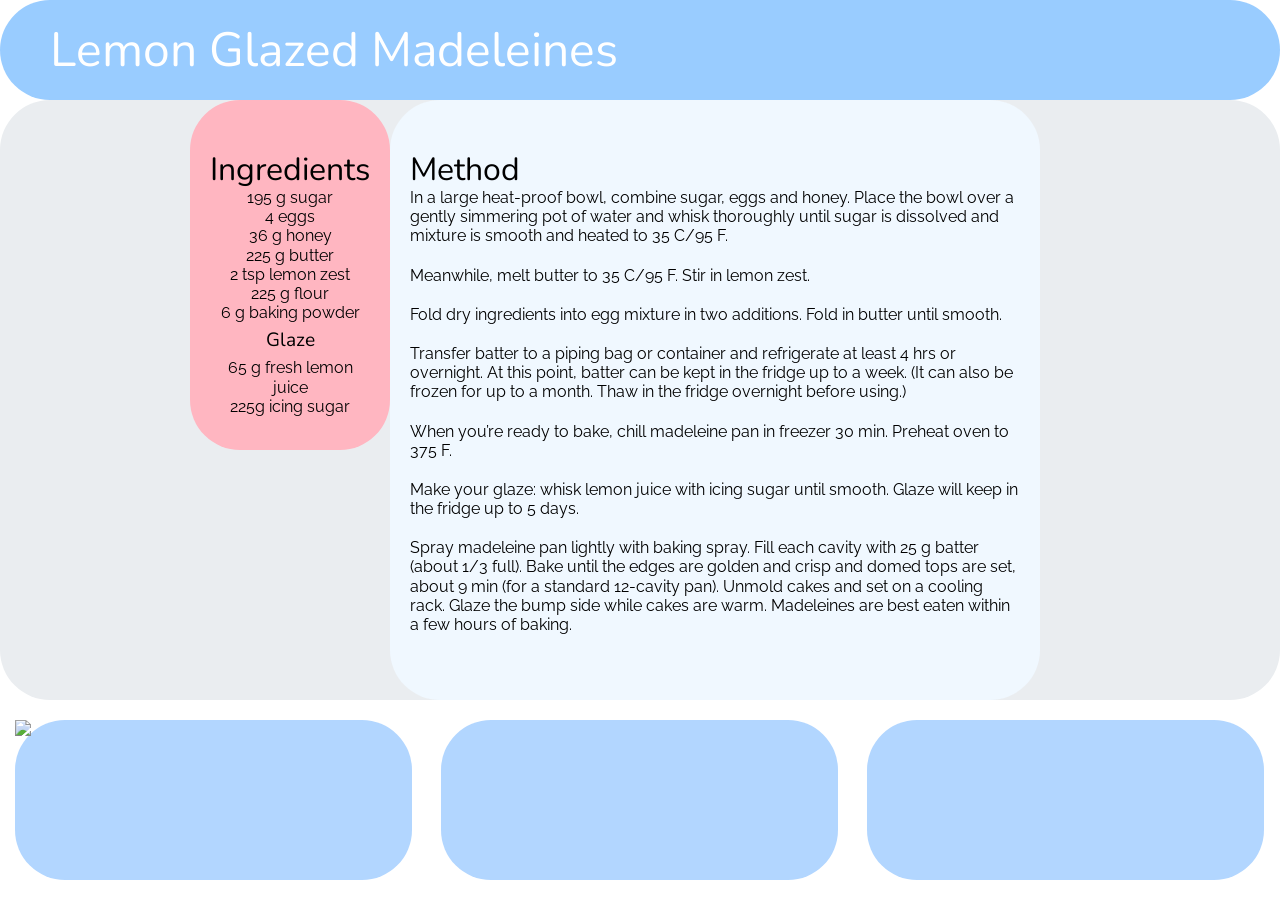
==== index.html @ 2aa7e544 "redo" ====
<!DOCTYPE html>
<html lang='en'>
  <head>
    <meta charset='UTF-8' />
    <title>Lemon Glazed Madeleines</title>
    <link rel='stylesheet' href='style.css'/>
    <link rel="preconnect" href="https://fonts.gstatic.com">
    <link href="https://fonts.googleapis.com/css2?family=Nunito:ital,wght@0,200;0,300;0,400;0,600;0,700;0,800;0,900;1,200;1,300;1,400;1,600;1,700;1,800;1,900&family=Raleway:ital,wght@0,100;0,200;0,300;0,400;0,500;0,600;0,700;0,800;0,900;1,100;1,200;1,300;1,400;1,500;1,600;1,700;1,800;1,900&display=swap" rel="stylesheet">
  </head>

  <body>
    <div class='hero-text'>
    <h1 class='white'>Lemon Glazed Madeleines</h1>
    </div>

    <div class='container'>
      <div class='page'>
        <div class='sidebar'>
          <h3>Ingredients</h3>
          <br>
            <ul>
              <li>195 g sugar</li>
              <li>4 eggs</li>
              <li>36 g honey</li>
              <li>225 g butter</li>
              <li>2 tsp lemon zest</li>
              <li>225 g flour</li>
              <li>6 g baking powder</li>
            </ul>
            <br>
          <h4>Glaze</h4>
          <br>
            <ul>
              <li>65 g fresh lemon juice</li>
              <li>225g icing sugar</li>
            </ul>

        </div>

        <div class='content'>
          <h3>Method</h3>
          <br>
          <p>In a large heat-proof bowl, combine sugar, eggs and honey.
          Place the bowl over a gently simmering pot of water and whisk thoroughly until sugar
          is dissolved and mixture is smooth and heated to 35 C/95 F.</p>

          <p>Meanwhile, melt butter to 35 C/95 F. Stir in lemon zest.</p>

          <p>Fold dry ingredients into egg mixture in two additions. Fold in butter until smooth.</p>

          <p>Transfer batter to a piping bag or container and refrigerate at least 4 hrs or overnight.
          At this point, batter can be kept in the fridge up to a week. (It can also be frozen for up to a month.
          Thaw in the fridge overnight before using.)</p>

          <p>When you’re ready to bake, chill madeleine pan in freezer 30 min. Preheat oven to 375 F.</p>

          <p>Make your glaze: whisk lemon juice with icing sugar until smooth. Glaze will keep in the fridge up to 5 days.</p>

          <p>Spray madeleine pan lightly with baking spray. Fill each cavity with 25 g batter (about 1/3 full).
          Bake until the edges are golden and crisp and domed tops are set, about 9 min (for a standard 12-cavity pan).
          Unmold cakes and set on a cooling rack. Glaze the bump side while cakes are warm. Madeleines are best eaten within a few hours of baking.</p>

        </div>
      </div>
    </div>

    <div class='footer'>
      <div class='column'>
         <img src="img/mads.jpg">
      </div>
      <div class='column'></div>
      <div class='column'></div>

    </div>

  </body>
</html>
---- style.css ----
* {
  margin: 0;
  padding: 0;
  box-sizing: border-box;
}

h1 {
  font-family: 'Nunito', sans-serif;
  font-style: normal;
  font-weight: normal;
  font-size: 3em;
  line-height: 0em;
  word-break: normal;
  hyphens: auto;

  padding: 50px;
}

h3 {
  font-family: 'Nunito', sans-serif;
  font-style: normal;
  font-weight: normal;
  font-size: 2em;
  line-height: 0em;
  word-break: normal;
  hyphens: auto;
  margin-top: 50px;
}

h4 {
  font-family: 'Nunito', sans-serif;
  font-style: normal;
  font-weight: normal;
  font-size: 1.2em;
  line-height: 0em;
  word-break: normal;
  hyphens: auto;
  text-align: center;
}

p {
  font-family: 'Raleway', serif;
  font-style: normal;
  font-weight: normal;
  font-size: 1em;
  line-height: 1.2em;
  word-break: normal;
  hyphens: auto;
}

ul, li {
  font-family: 'Raleway', serif;
  font-style: normal;
  font-weight: normal;
  font-size: 1em;
  line-height: 1.2em;
  word-break: normal;
  hyphens: auto;
  text-align: center;
  list-style-type: none;
}

.white {
  color: #FFFFFF;
}

.page {
  width: 900px;
  margin: 0 auto;
  overflow: hidden;
  background-color: #EAEDF0;
}

.container {
  overflow: hidden;
  background-color: #EAEDF0;
  border-radius: 50px;
}

.hero-text {
  height: 100px;
  background-color: #99CCFF;    /* Medium blue */
  border-radius: 500px;
}

.sidebar {
  float: left;
  width: 200px;
  height: 350px;
  background-color: #FFB6C1;
  border-radius: 50px;
  padding: 20px
}

.content {
  float: left;
  width: 650px;
  height: 600px;
  background-color: #F0F8FF;
  border-radius: 50px;
  padding: 20px;
}

p {
  margin-bottom: 20px;
}

.footer {
  overflow: hidden;
}

.column {
  float: left;
  width: 31%;
  margin: 20px 1.15%;
  height: 160px;
  background-color: #B2D6FF;    /* Medium blue */
  border-radius: 50px;
}
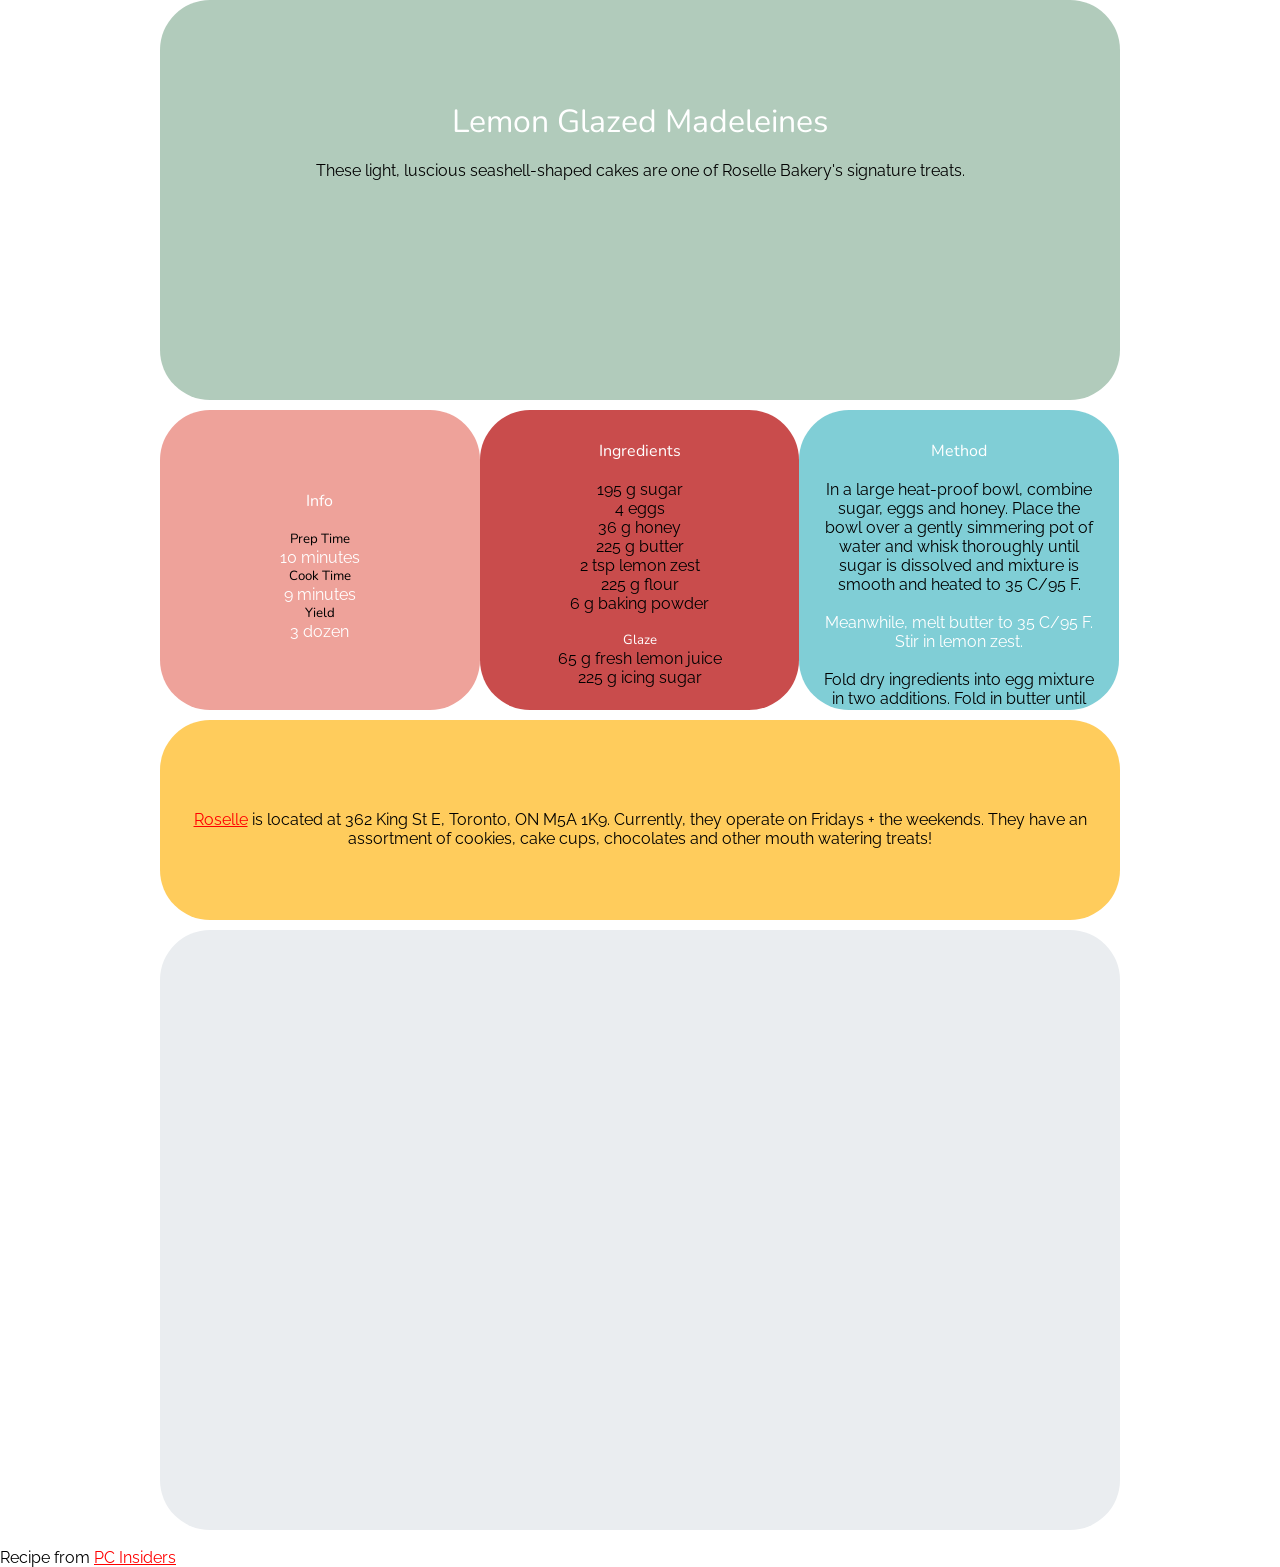
==== commit 4deaf785: "rename index.html" ====
--- a/index.html
+++ b/index.html
@@ -1,77 +1,76 @@
 <!DOCTYPE html>
 <html lang='en'>
   <head>
-    <meta charset='UTF-8' />
-    <title>Lemon Glazed Madeleines</title>
-    <link rel='stylesheet' href='style.css'/>
+    <meta name='viewport'
+          content='width=device-width, initial-scale=1.0, maximum-scale=1.0' />
+    <title>Responsive Design</title>
+    <link rel='stylesheet' href='styles.css'/>
     <link rel="preconnect" href="https://fonts.gstatic.com">
     <link href="https://fonts.googleapis.com/css2?family=Nunito:ital,wght@0,200;0,300;0,400;0,600;0,700;0,800;0,900;1,200;1,300;1,400;1,600;1,700;1,800;1,900&family=Raleway:ital,wght@0,100;0,200;0,300;0,400;0,500;0,600;0,700;0,800;0,900;1,100;1,200;1,300;1,400;1,500;1,600;1,700;1,800;1,900&display=swap" rel="stylesheet">
   </head>
-
   <body>
-    <div class='hero-text'>
-    <h1 class='white'>Lemon Glazed Madeleines</h1>
-    </div>
-
-    <div class='container'>
-      <div class='page'>
-        <div class='sidebar'>
-          <h3>Ingredients</h3>
+    <div class='page'>
+      <div class='section header'>
+        <h1 class='white'>Lemon Glazed Madeleines</h1>
+        <br>
+        <p>These light, luscious seashell-shaped cakes are one of Roselle Bakery's signature treats.</p>
+      </div>
+      <div class='section image1'></div>
+      <div class='section roselle'>
+        <p><a href="https://www.roselleto.com/">Roselle</a> is located at 362 King St E, Toronto, ON M5A 1K9. Currently, they operate on Fridays + the weekends. They have an assortment of cookies, cake cups, chocolates and other mouth watering treats!</p>
+      </div>
+      <div class='section info'>
+        <h4 class='white'>Info</h4>
+        <br>
+        <h5>Prep Time</h5>
+        <p class='white'>10 minutes</p>
+        <h5>Cook Time</h5>
+        <p class='white'>9 minutes</p>
+        <h5>Yield</h5>
+        <p class='white'>3 dozen</p>
+      </div>
+      <div class='section ingredients'>
+        <h4 class='white'>Ingredients</h4>
+        <br>
+        <ul>
+          <li>195 g sugar</li>
+          <li>4 eggs</li>
+          <li>36 g honey</li>
+          <li>225 g butter</li>
+          <li>2 tsp lemon zest</li>
+          <li>225 g flour</li>
+          <li>6 g baking powder</li>
+        </ul>
+        <br>
+        <h5 class='white'>Glaze</h5>
+          <ul>
+            <li>65 g fresh lemon juice</li>
+            <li>225 g icing sugar</li>
+          </ul>
+      </div>
+      <div class='section method'>
+        <h4 class='white'>Method</h4>
+        <br>
+        <ol>
+          <li>In a large heat-proof bowl, combine sugar, eggs and honey. Place the bowl over a gently simmering pot of water and whisk thoroughly until sugar is dissolved and mixture is smooth and heated to 35 C/95 F.</li>
           <br>
-            <ul>
-              <li>195 g sugar</li>
-              <li>4 eggs</li>
-              <li>36 g honey</li>
-              <li>225 g butter</li>
-              <li>2 tsp lemon zest</li>
-              <li>225 g flour</li>
-              <li>6 g baking powder</li>
-            </ul>
-            <br>
-          <h4>Glaze</h4>
+          <li class='white'>Meanwhile, melt butter to 35 C/95 F. Stir in lemon zest.</li>
           <br>
-            <ul>
-              <li>65 g fresh lemon juice</li>
-              <li>225g icing sugar</li>
-            </ul>
-
-        </div>
-
-        <div class='content'>
-          <h3>Method</h3>
+          <li>Fold dry ingredients into egg mixture in two additions. Fold in butter until smooth.</li>
           <br>
-          <p>In a large heat-proof bowl, combine sugar, eggs and honey.
-          Place the bowl over a gently simmering pot of water and whisk thoroughly until sugar
-          is dissolved and mixture is smooth and heated to 35 C/95 F.</p>
-
-          <p>Meanwhile, melt butter to 35 C/95 F. Stir in lemon zest.</p>
-
-          <p>Fold dry ingredients into egg mixture in two additions. Fold in butter until smooth.</p>
-
-          <p>Transfer batter to a piping bag or container and refrigerate at least 4 hrs or overnight.
-          At this point, batter can be kept in the fridge up to a week. (It can also be frozen for up to a month.
-          Thaw in the fridge overnight before using.)</p>
-
-          <p>When you’re ready to bake, chill madeleine pan in freezer 30 min. Preheat oven to 375 F.</p>
-
-          <p>Make your glaze: whisk lemon juice with icing sugar until smooth. Glaze will keep in the fridge up to 5 days.</p>
-
-          <p>Spray madeleine pan lightly with baking spray. Fill each cavity with 25 g batter (about 1/3 full).
-          Bake until the edges are golden and crisp and domed tops are set, about 9 min (for a standard 12-cavity pan).
-          Unmold cakes and set on a cooling rack. Glaze the bump side while cakes are warm. Madeleines are best eaten within a few hours of baking.</p>
-
-        </div>
+          <li class='white'>Transfer batter to a piping bag or container and refrigerate at least 4 hrs or overnight. At this point, batter can be kept in the fridge up to a week. (It can also be frozen for up to a month. Thaw in the fridge overnight before using.)</li>
+          <br>
+          <li>When you're ready to bake, chill madeleine pan in freezer 30 min. Preheat oven to 375 F.</li>
+          <br>
+          <li class='white'>Make your glaze: whisk lemon juice with icing sugar until smooth. Glaze will keep in the fridge up to 5 days.</li>
+          <br>
+          <li>Spray madeleine pan lightly with baking spray. Fill each cavity with 25 g batter (about 1/3 full). Bake until the edges are golden and crisp and domed tops are set, about 9 min (for a standard 12-cavity pan). Unmold cakes and set on a cooling rack. Glaze the bump side while cakes are warm. Madeleines are best eaten within a few hours of baking.</li>
+        </ol>
       </div>
     </div>
+    <br>
+    <p>Recipe from <a href="https://secure.pcinsiders.ca/insidersproject/en/cook/recipe/stephanie-duong-lemon-glazed-madeleines">PC Insiders</p>
 
-    <div class='footer'>
-      <div class='column'>
-         <img src="img/mads.jpg">
-      </div>
-      <div class='column'></div>
-      <div class='column'></div>
-
-    </div>
 
   </body>
 </html>
--- a/styles.css
+++ b/styles.css
@@ -0,0 +1,171 @@
+* {
+  margin: 0;
+  padding: 0;
+  box-sizing: border-box;
+}
+
+h1 {
+  font-family: 'Nunito', sans-serif;
+  font-style: normal;
+  font-weight: normal;
+  word-break: normal;
+  hyphens: auto;
+}
+
+h4 {
+  font-family: 'Nunito', sans-serif;
+  font-style: normal;
+  font-weight: normal;
+  word-break: normal;
+  hyphens: auto;
+}
+
+h5 {
+  font-family: 'Nunito', sans-serif;
+  font-style: normal;
+  font-weight: normal;
+  word-break: normal;
+  hyphens: auto;
+}
+
+p {
+  font-family: 'Raleway', serif;
+  font-style: normal;
+  font-weight: normal;
+  word-break: normal;
+  hyphens: auto;
+}
+
+ol, li {
+  font-family: 'Raleway', serif;
+  font-style: normal;
+  font-weight: normal;
+  word-break: normal;
+  hyphens: auto;
+  list-style-type: none;
+}
+
+.white {
+  color: #FFF;
+}
+
+.page {
+  display: flex;
+  flex-wrap: wrap;
+}
+
+.section {
+  width: 100%;
+  height: 300px;
+  justify-content: center;
+  align-items: center;
+}
+
+.header {
+  background-color: #B1CBBB;
+  text-align: center;
+  border-radius: 50px;
+  padding: 100px 10px;
+}
+
+.image1 {
+  background-color: #EAEDF0;
+  height: 600px;
+  background-image: url("img/mads.jpg");
+  background-size: cover;
+  background-repeat: no-repeat;
+  border-radius: 50px;
+  margin-top: 10px;
+}
+
+.roselle {
+  background-color: #FFCC5C;
+  border-radius: 50px;
+  text-align: center;
+  padding: 90px 10px;
+  margin-top: 10px;
+}
+
+.info {
+  background-color: #EEA29A;
+  border-radius: 50px;
+  text-align: center;
+  padding: 80px 0;
+  margin-top: 10px;
+}
+
+.ingredients {
+  background-color: #C94C4C;
+  border-radius: 50px;
+  text-align: center;
+  padding: 30px 0;
+  margin-top: 10px;
+}
+
+.method {
+  background-color: #80CED6;
+  border-radius: 50px;
+  text-align: center;
+  padding: 30px 20px;
+  margin-top: 10px;
+  overflow: auto;
+}
+
+a:link {
+  color: red;
+}
+
+/* visited link */
+a:visited {
+  color: blue;
+}
+
+/* mouse over link */
+a:hover {
+  color: yellow;
+}
+
+/* selected link */
+a:active {
+  color: white;
+}
+
+/* Mobile Styles */
+@media only screen and (max-width: 400px) {
+  body {
+    background-color: #F8F8FF;
+  }
+}
+
+/* Tablet Styles */
+@media only screen and (min-width: 401px) and (max-width: 960px) {
+  .roselle,
+  .info,
+  .ingredients,
+  .method {
+    width: 50%;
+  }
+}
+
+/* Desktop Styles */
+@media only screen and (min-width: 961px) {
+  .page {
+    width: 960px;
+    margin: 0 auto;
+  }
+  .info,
+  .ingredients,
+  .method {
+    width: 33.3%;
+  }
+  .header {
+    height: 400px;
+  }
+  .roselle {
+  height: 200px;
+  order: 1;
+}
+.image1 {
+  order: 2;
+}
+}
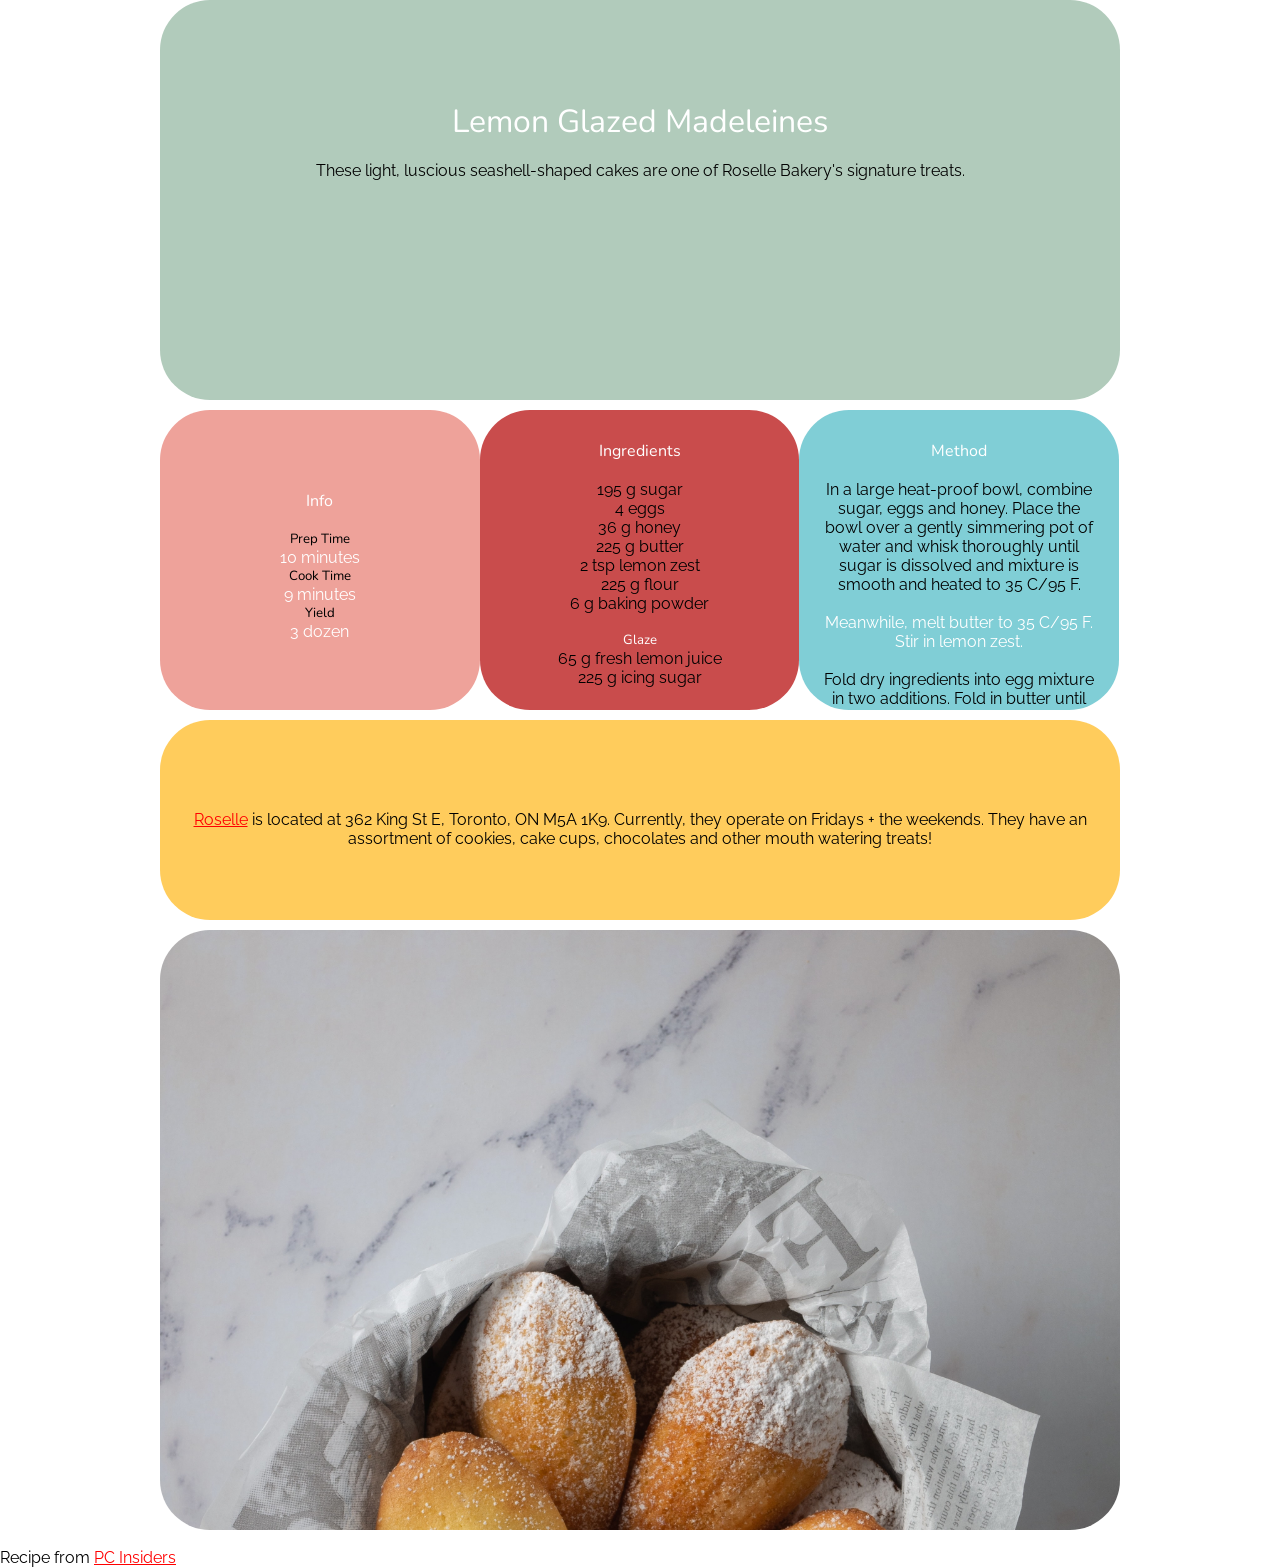
==== commit dd70e3d3: "finalfinal" ====
--- a/index.html
+++ b/index.html
@@ -3,7 +3,7 @@
   <head>
     <meta name='viewport'
           content='width=device-width, initial-scale=1.0, maximum-scale=1.0' />
-    <title>Responsive Design</title>
+    <title>Lemon Glazed Madeleines</title>
     <link rel='stylesheet' href='styles.css'/>
     <link rel="preconnect" href="https://fonts.gstatic.com">
     <link href="https://fonts.googleapis.com/css2?family=Nunito:ital,wght@0,200;0,300;0,400;0,600;0,700;0,800;0,900;1,200;1,300;1,400;1,600;1,700;1,800;1,900&family=Raleway:ital,wght@0,100;0,200;0,300;0,400;0,500;0,600;0,700;0,800;0,900;1,100;1,200;1,300;1,400;1,500;1,600;1,700;1,800;1,900&display=swap" rel="stylesheet">
@@ -15,7 +15,7 @@
         <br>
         <p>These light, luscious seashell-shaped cakes are one of Roselle Bakery's signature treats.</p>
       </div>
-      <div class='section image1'></div>
+      <div class='section image1' title='Lemon Madeleines'></div>
       <div class='section roselle'>
         <p><a href="https://www.roselleto.com/">Roselle</a> is located at 362 King St E, Toronto, ON M5A 1K9. Currently, they operate on Fridays + the weekends. They have an assortment of cookies, cake cups, chocolates and other mouth watering treats!</p>
       </div>
@@ -71,6 +71,5 @@
     <br>
     <p>Recipe from <a href="https://secure.pcinsiders.ca/insidersproject/en/cook/recipe/stephanie-duong-lemon-glazed-madeleines">PC Insiders</p>
 
-
   </body>
 </html>
--- a/styles.css
+++ b/styles.css
@@ -130,6 +130,11 @@
   color: white;
 }
 
+.iframe {
+  justify-content: center;
+  align-items: center;
+}
+
 /* Mobile Styles */
 @media only screen and (max-width: 400px) {
   body {
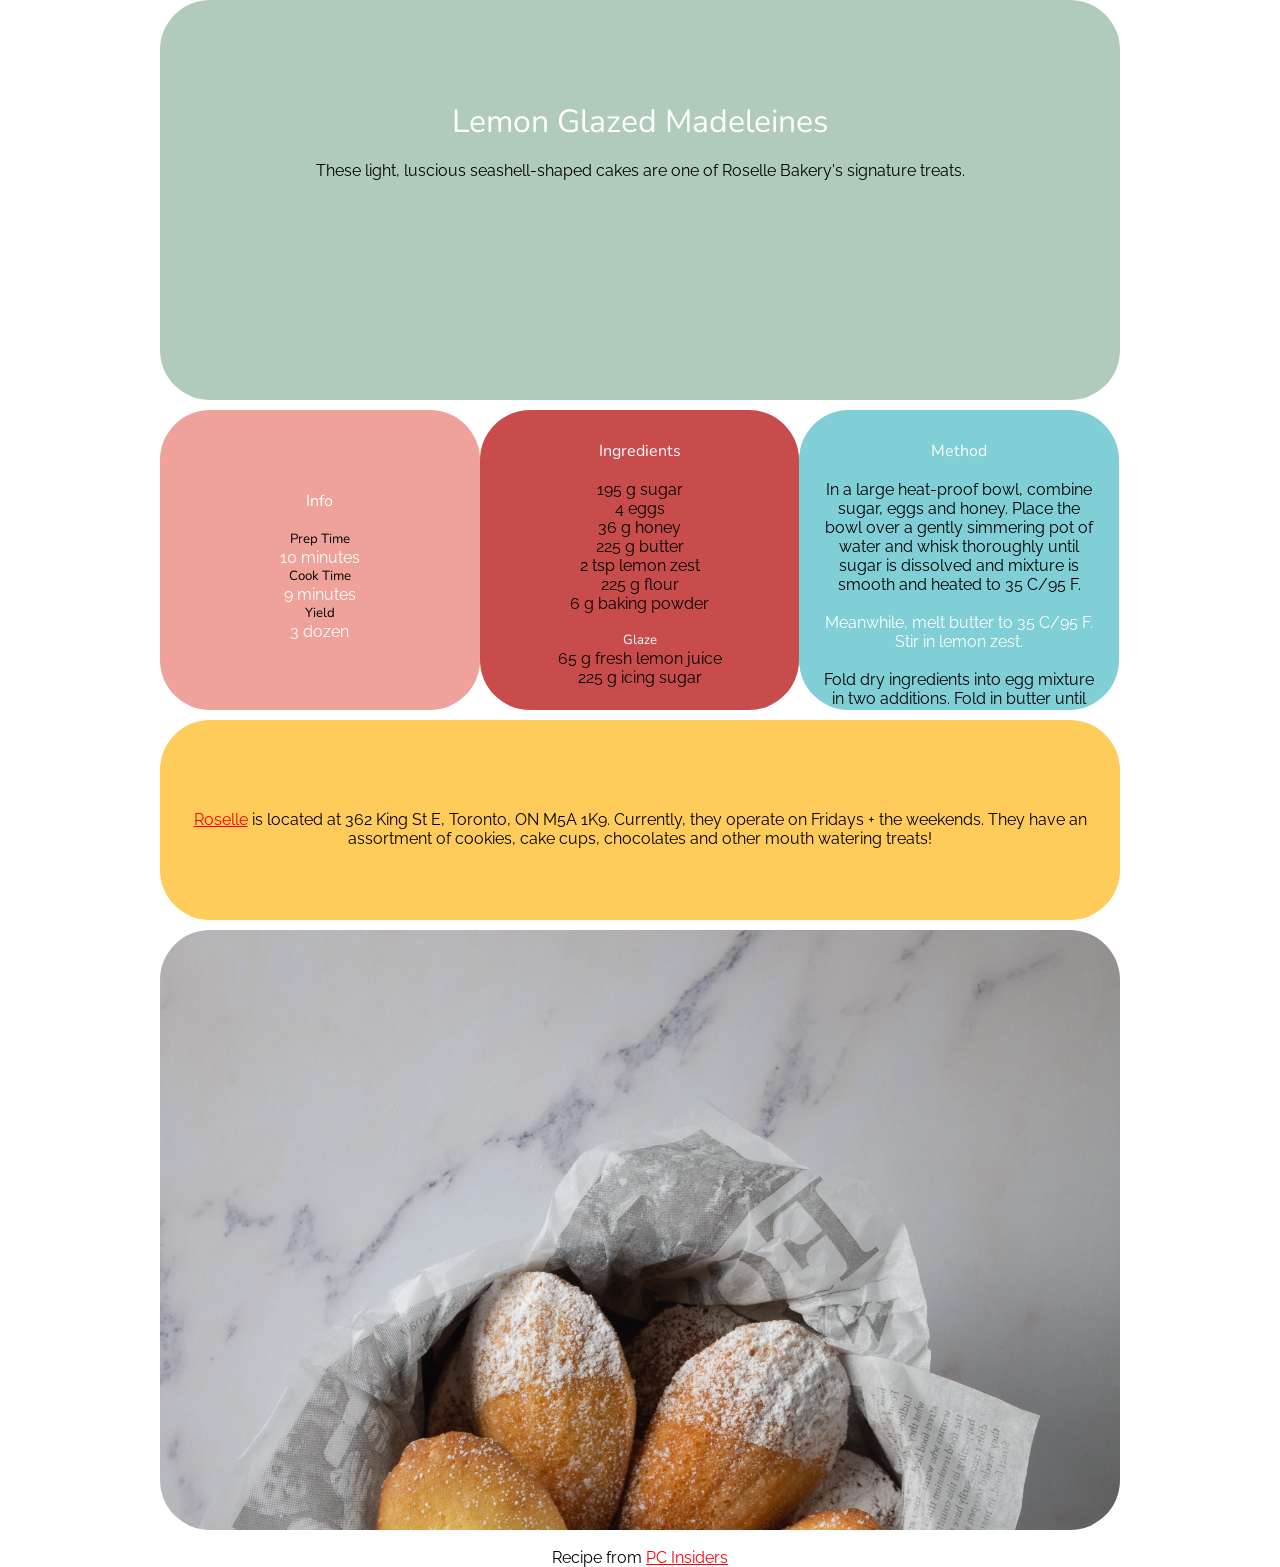
==== commit 9241ef4e: "finalfinalfinal" ====
--- a/index.html
+++ b/index.html
@@ -69,7 +69,10 @@
       </div>
     </div>
     <br>
-    <p>Recipe from <a href="https://secure.pcinsiders.ca/insidersproject/en/cook/recipe/stephanie-duong-lemon-glazed-madeleines">PC Insiders</p>
 
+    <div class="credit">
+      <p>Recipe from <a href="https://secure.pcinsiders.ca/insidersproject/en/cook/recipe/stephanie-duong-lemon-glazed-madeleines">PC Insiders</p>
+    </div>
+    
   </body>
 </html>
--- a/styles.css
+++ b/styles.css
@@ -111,6 +111,10 @@
   overflow: auto;
 }
 
+.credit {
+  text-align: center;
+}
+
 a:link {
   color: red;
 }
@@ -128,11 +132,6 @@
 /* selected link */
 a:active {
   color: white;
-}
-
-.iframe {
-  justify-content: center;
-  align-items: center;
 }
 
 /* Mobile Styles */
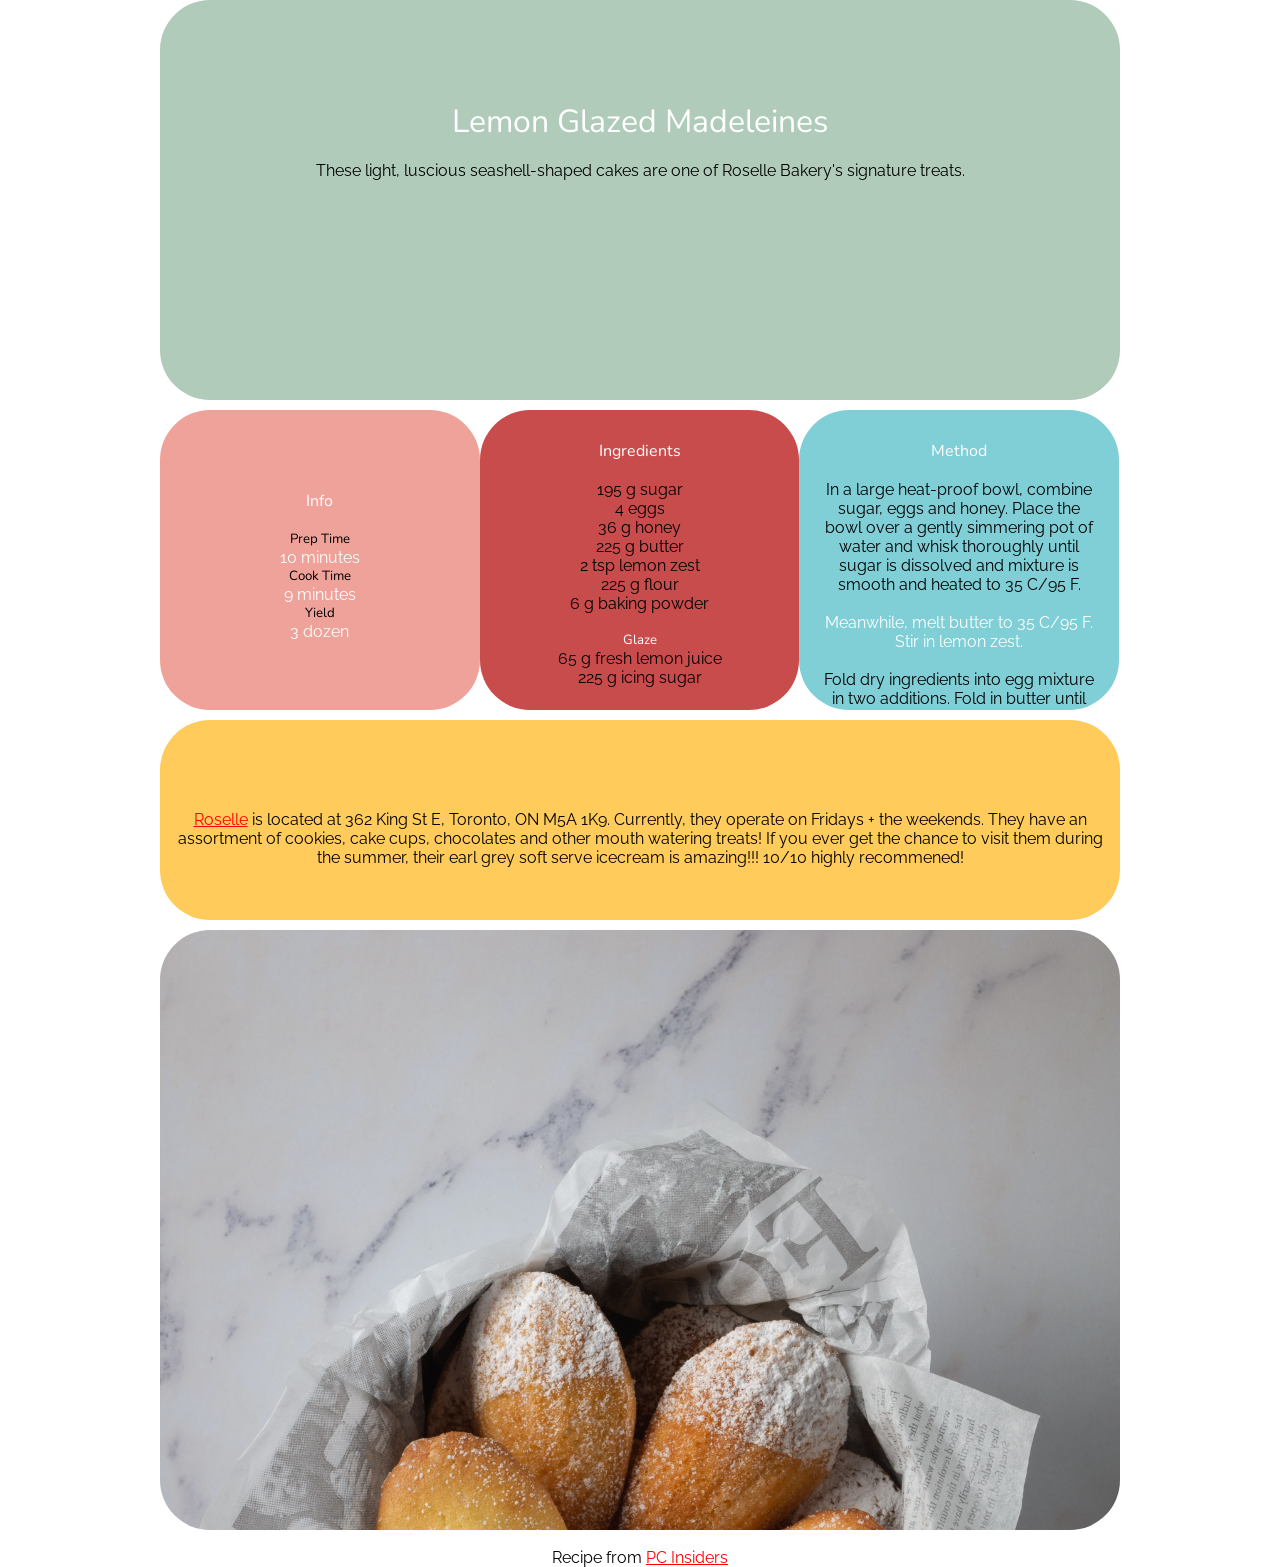
==== commit 4e5671da: "earl grey softserve" ====
--- a/index.html
+++ b/index.html
@@ -17,7 +17,8 @@
       </div>
       <div class='section image1' title='Lemon Madeleines'></div>
       <div class='section roselle'>
-        <p><a href="https://www.roselleto.com/">Roselle</a> is located at 362 King St E, Toronto, ON M5A 1K9. Currently, they operate on Fridays + the weekends. They have an assortment of cookies, cake cups, chocolates and other mouth watering treats!</p>
+        <p><a href="https://www.roselleto.com/">Roselle</a> is located at 362 King St E, Toronto, ON M5A 1K9. Currently, they operate on Fridays + the weekends. They have an assortment of cookies, cake cups, chocolates and other mouth watering treats!
+        If you ever get the chance to visit them during the summer, their earl grey soft serve icecream is amazing!!! 10/10 highly recommened!</p>
       </div>
       <div class='section info'>
         <h4 class='white'>Info</h4>
@@ -73,6 +74,6 @@
     <div class="credit">
       <p>Recipe from <a href="https://secure.pcinsiders.ca/insidersproject/en/cook/recipe/stephanie-duong-lemon-glazed-madeleines">PC Insiders</p>
     </div>
-    
+
   </body>
 </html>
--- a/styles.css
+++ b/styles.css
@@ -134,14 +134,14 @@
   color: white;
 }
 
-/* Mobile Styles */
+/* Mobile */
 @media only screen and (max-width: 400px) {
   body {
     background-color: #F8F8FF;
   }
 }
 
-/* Tablet Styles */
+/* Tablet */
 @media only screen and (min-width: 401px) and (max-width: 960px) {
   .roselle,
   .info,
@@ -151,7 +151,7 @@
   }
 }
 
-/* Desktop Styles */
+/* Desktop */
 @media only screen and (min-width: 961px) {
   .page {
     width: 960px;
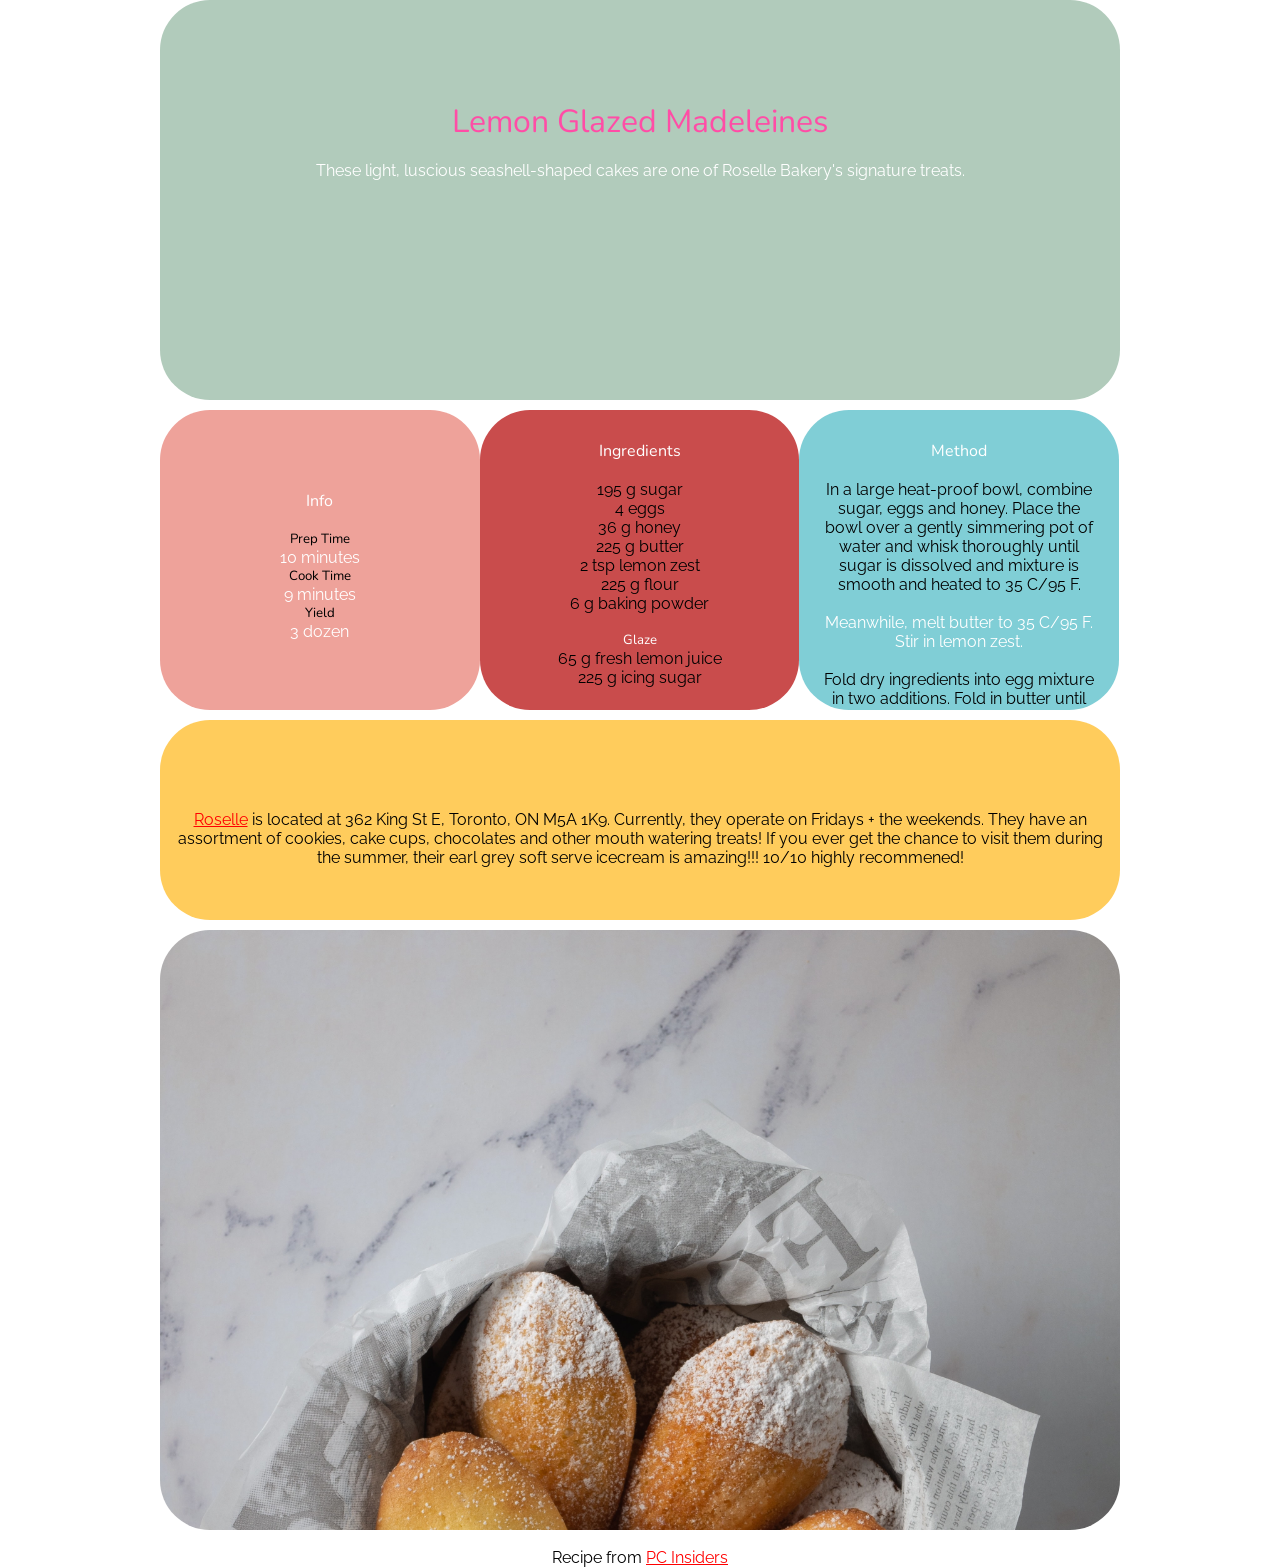
==== commit 59dea692: "final touches" ====
--- a/index.html
+++ b/index.html
@@ -11,9 +11,9 @@
   <body>
     <div class='page'>
       <div class='section header'>
-        <h1 class='white'>Lemon Glazed Madeleines</h1>
+        <h1 class='yellow'>Lemon Glazed Madeleines</h1>
         <br>
-        <p>These light, luscious seashell-shaped cakes are one of Roselle Bakery's signature treats.</p>
+        <p class='white'>These light, luscious seashell-shaped cakes are one of Roselle Bakery's signature treats.</p>
       </div>
       <div class='section image1' title='Lemon Madeleines'></div>
       <div class='section roselle'>
--- a/styles.css
+++ b/styles.css
@@ -49,6 +49,10 @@
   color: #FFF;
 }
 
+.yellow {
+  color: #ff4da6;
+}
+
 .page {
   display: flex;
   flex-wrap: wrap;
@@ -64,8 +68,12 @@
 .header {
   background-color: #B1CBBB;
   text-align: center;
+  background-image: url("img/baking.jpg");
+  background-size: cover;
+  background-repeat: no-repeat;
   border-radius: 50px;
   padding: 100px 10px;
+
 }
 
 .image1 {
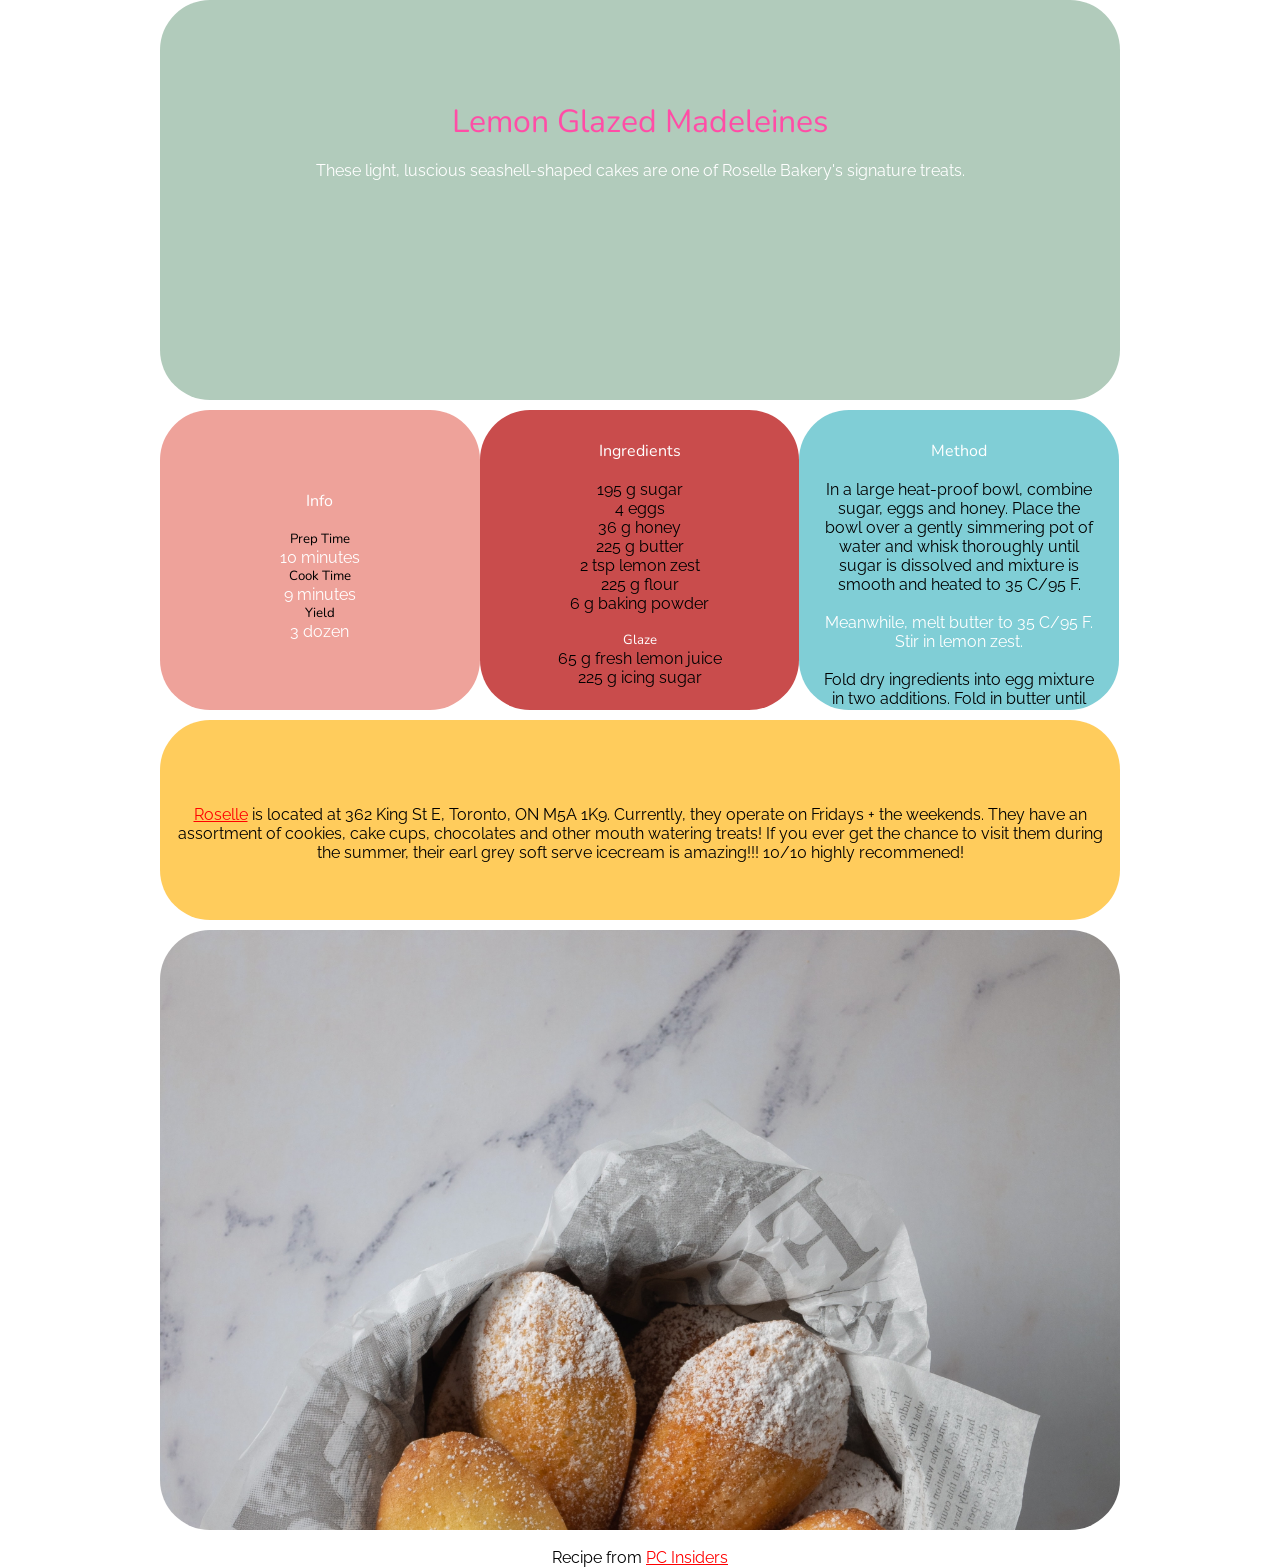
==== commit 4e99dc9b: "done" ====
--- a/index.html
+++ b/index.html
@@ -11,7 +11,7 @@
   <body>
     <div class='page'>
       <div class='section header'>
-        <h1 class='yellow'>Lemon Glazed Madeleines</h1>
+        <h1 class='pink'>Lemon Glazed Madeleines</h1>
         <br>
         <p class='white'>These light, luscious seashell-shaped cakes are one of Roselle Bakery's signature treats.</p>
       </div>
--- a/styles.css
+++ b/styles.css
@@ -49,7 +49,7 @@
   color: #FFF;
 }
 
-.yellow {
+.pink {
   color: #ff4da6;
 }
 
@@ -90,8 +90,9 @@
   background-color: #FFCC5C;
   border-radius: 50px;
   text-align: center;
-  padding: 90px 10px;
+  padding: 85px 10px;
   margin-top: 10px;
+  overflow: auto;
 }
 
 .info {
